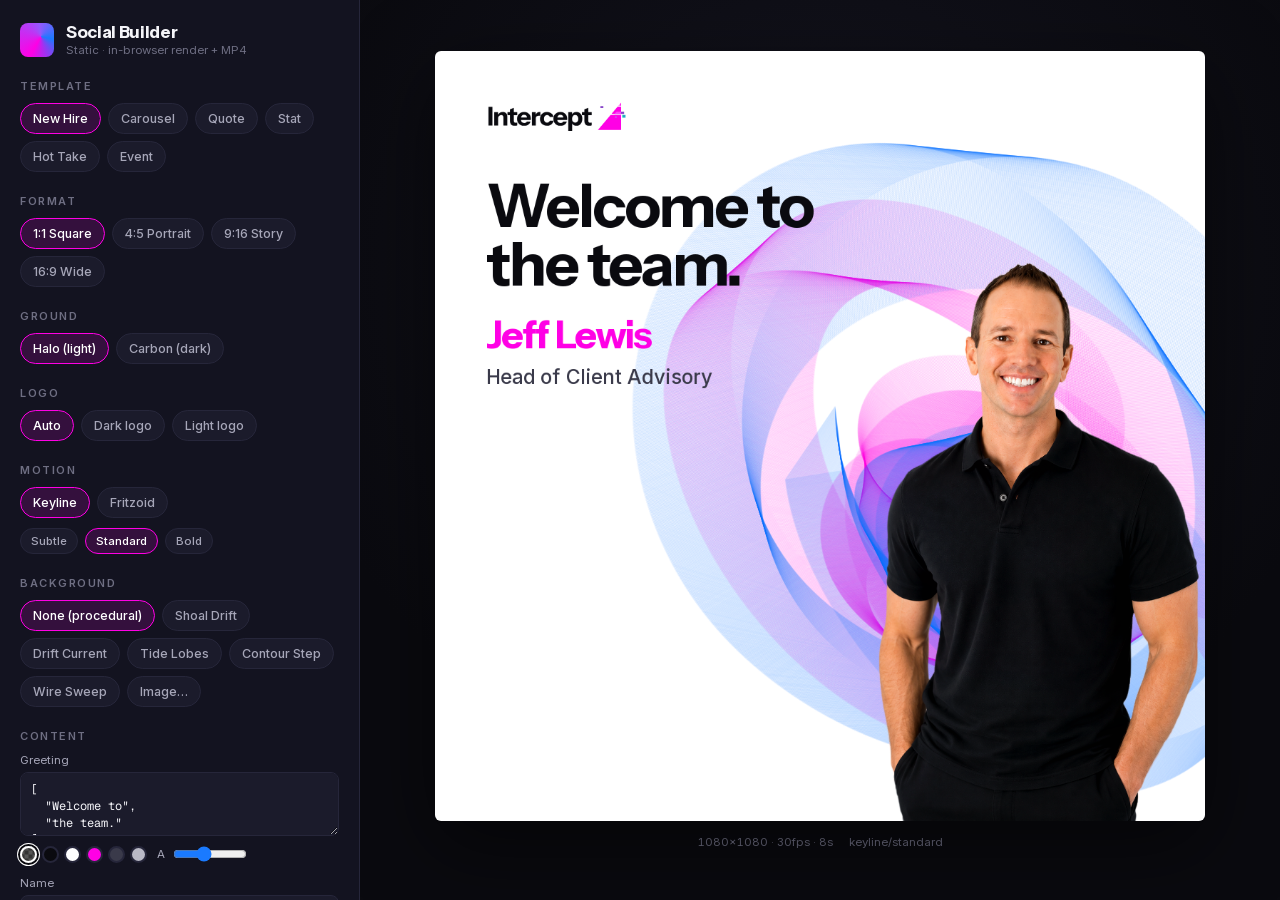
==== index.html @ d17c0add "feat(static): fast odometer roll + every text variable wired into the UI Odometer (synced verbatim f" ====
<!doctype html>
<html lang="en">
<head>
<meta charset="utf-8">
<meta name="viewport" content="width=device-width, initial-scale=1">
<title>Intercept Social Builder — Static</title>
<link rel="stylesheet" href="assets/fonts/fonts.css">
<link rel="stylesheet" href="app.css">
</head>
<body>
<div id="app">
  <aside id="panel">
    <header id="brand">
      <div class="brand-mark" aria-hidden="true"></div>
      <div>
        <div class="brand-title">Social Builder</div>
        <div class="brand-sub">Static · in-browser render + MP4</div>
      </div>
    </header>

    <section class="group">
      <h2>Template</h2>
      <div id="template-picker" class="chips"></div>
    </section>

    <section class="group">
      <h2>Format</h2>
      <div id="ratio-picker" class="chips" role="radiogroup" aria-label="Aspect ratio"></div>
    </section>

    <section class="group" id="ground-group">
      <h2>Ground</h2>
      <div id="ground-picker" class="chips"></div>
    </section>

    <section class="group">
      <h2>Logo</h2>
      <div id="logo-picker" class="chips"></div>
    </section>

    <section class="group">
      <h2>Motion</h2>
      <div id="style-picker" class="chips"></div>
      <div id="preset-picker" class="chips subtle"></div>
    </section>

    <section class="group">
      <h2>Background</h2>
      <div id="bg-picker" class="chips"></div>
      <input type="file" id="bg-image-file" accept="image/*" class="hidden">
      <div id="bg-opacity-wrap" class="slider-row hidden">
        <label for="bg-opacity">Loop opacity</label>
        <input type="range" id="bg-opacity" min="0.1" max="0.7" step="0.02" value="0.32">
        <output id="bg-opacity-val">0.32</output>
      </div>
      <div id="bg-image-controls" class="hidden">
        <div id="bg-image-fit" class="chips subtle"></div>
        <div id="bg-image-ink" class="chips subtle"></div>
      </div>
    </section>

    <section class="group">
      <h2>Content</h2>
      <div id="content-fields"></div>
    </section>

    <section class="group" id="transitions-group">
      <h2>Transitions</h2>
      <div id="transition-controls"></div>
    </section>

    <section class="group export">
      <h2>Export</h2>
      <div class="export-row">
        <button id="export-mp4" class="btn primary">Export MP4</button>
        <button id="export-poster" class="btn">Poster PNG</button>
      </div>
      <div id="export-status" class="status"></div>
      <progress id="export-progress" class="hidden" max="1" value="0"></progress>
    </section>

    <footer id="foot">Self-contained · no server · WebCodecs H.264</footer>
  </aside>

  <main id="stage">
    <div id="stage-inner">
      <div id="preview-wrap">
        <img id="bg-image" class="hidden" alt="">
        <video id="bg-video" muted loop playsinline preload="auto" class="hidden"></video>
        <canvas id="preview-canvas" width="1080" height="1080"></canvas>
      </div>
      <div id="stage-meta"><span id="meta-dims"></span><span id="meta-note"></span></div>
    </div>
    <div id="boot-msg">Loading…</div>
  </main>
</div>

<!-- reusable browser-ready core (verbatim from the server build) -->
<script src="core/ratios.js"></script>
<script src="core/engine.js"></script>
<script src="core/motion-presets.js"></script>
<script src="core/fritzoid.js"></script>
<script src="core/composer.js"></script>
<!-- vendored WebCodecs -> mp4 muxer (global Mp4Muxer) -->
<script src="vendor/mp4-muxer.min.js"></script>
<!-- static-app new modules -->
<script src="core/plate-renderer.js"></script>
<script src="core/export-webcodecs.js"></script>
<script src="core/matting.js"></script>
<script src="core/templates.js"></script>
<script src="app.js"></script>
</body>
</html>
---- assets/fonts/fonts.css ----
/* Local font source (BLDR-03) — the exact Google-served woff2 files, fetched once while online
 * from Google's own css2 endpoint (same source templates/{new-hire,carousel}/plates.html
 * previously loaded via the Google Fonts CDN), then embedded here with zero further network
 * dependency.
 *
 * Discovery worth recording: Google's css2 API serves a DIFFERENT physical woff2 for the same
 * nominal weight depending on how many weights are requested together. Requesting Instrument Sans
 * 500;600;700 in one call (New Hire's original CDN URL) returns ONE shared variable-range file
 * used for all three weights; requesting weight 700 ALONE (Carousel's original CDN URL) returns a
 * different, smaller, single-instance static file. The two are NOT byte-identical. To keep both
 * templates' captures byte-for-byte reproducible, this file declares the shared/combined source
 * (used generally, and by New Hire's inlined @font-face); Carousel's plates.html inlines its own
 * @font-face pointing at instrument-sans-700-solo.woff2 (the exact bytes its original CDN request
 * resolved to) rather than reusing this shared file for that one weight. Both files are checked in
 * side by side here so a single local assets/fonts/ directory remains the complete source of truth
 * for every face in use across the builder (this file) and the plate templates (inlined).
 */

@font-face {
  font-family: 'Instrument Sans';
  font-style: normal;
  font-weight: 500;
  font-display: swap;
  src: url('./instrument-sans-500-600-700.woff2') format('woff2');
}
@font-face {
  font-family: 'Instrument Sans';
  font-style: normal;
  font-weight: 600;
  font-display: swap;
  src: url('./instrument-sans-500-600-700.woff2') format('woff2');
}
@font-face {
  font-family: 'Instrument Sans';
  font-style: normal;
  font-weight: 700;
  font-display: swap;
  src: url('./instrument-sans-500-600-700.woff2') format('woff2');
}

@font-face {
  font-family: 'Inter';
  font-style: normal;
  font-weight: 400;
  font-display: swap;
  src: url('./inter-400-500-600-700.woff2') format('woff2');
}
@font-face {
  font-family: 'Inter';
  font-style: normal;
  font-weight: 500;
  font-display: swap;
  src: url('./inter-400-500-600-700.woff2') format('woff2');
}
@font-face {
  font-family: 'Inter';
  font-style: normal;
  font-weight: 600;
  font-display: swap;
  src: url('./inter-400-500-600-700.woff2') format('woff2');
}
@font-face {
  font-family: 'Inter';
  font-style: normal;
  font-weight: 700;
  font-display: swap;
  src: url('./inter-400-500-600-700.woff2') format('woff2');
}

/* Builder UI chrome (07-03) — Geist Mono, no byte-identity constraint. */
@font-face {
  font-family: 'Geist Mono';
  font-style: normal;
  font-weight: 400;
  font-display: swap;
  src: url('./geist-mono-400.woff2') format('woff2');
}
@font-face {
  font-family: 'Geist Mono';
  font-style: normal;
  font-weight: 500;
  font-display: swap;
  src: url('./geist-mono-500.woff2') format('woff2');
}
---- app.css ----
/* Intercept Social Builder — static app UI. Dark, restrained, brand-adjacent. No decorative rule
   lines (hierarchy via space + weight). Bundled Inter for the UI type. */
@font-face{font-family:'Inter';font-weight:400 700;font-display:swap;src:url('assets/fonts/inter-400-500-600-700.woff2') format('woff2');}
@font-face{font-family:'Instrument Sans';font-weight:500 700;font-display:swap;src:url('assets/fonts/instrument-sans-500-600-700.woff2') format('woff2');}

:root{
  --carbon:#0a0a0f; --panel:#131320; --panel-2:#1b1b2b; --line:#26263a;
  --ink:#f4f4f8; --ink-mute:#a6a6b8; --ink-dim:#6f6f83;
  --flarepop:#ff00e5; --coolsweep:#1a7aff; --wiretree:#00d862;
  --radius:10px;
}
*{box-sizing:border-box;}
html,body{margin:0;height:100%;}
body{
  font-family:'Inter',system-ui,-apple-system,sans-serif;
  background:var(--carbon); color:var(--ink);
  -webkit-font-smoothing:antialiased;
}
#app{display:grid;grid-template-columns:360px 1fr;height:100vh;}

/* ---- panel ---- */
#panel{
  background:var(--panel); border-right:1px solid var(--line);
  overflow-y:auto; padding:22px 20px 40px; display:flex; flex-direction:column; gap:22px;
}
#brand{display:flex;align-items:center;gap:12px;}
.brand-mark{
  width:34px;height:34px;border-radius:8px;flex:0 0 auto;
  background:
    conic-gradient(from 210deg at 62% 40%, var(--flarepop), #9359fe 40%, var(--coolsweep) 70%, var(--flarepop));
}
.brand-title{font-family:'Instrument Sans';font-weight:700;font-size:17px;letter-spacing:-.02em;}
.brand-sub{font-size:11.5px;color:var(--ink-dim);margin-top:1px;}

.group{display:flex;flex-direction:column;gap:10px;}
.group h2{
  margin:0;font-size:11px;font-weight:600;letter-spacing:.14em;text-transform:uppercase;
  color:var(--ink-dim);
}
.chips{display:flex;flex-wrap:wrap;gap:7px;}
.chips.subtle .chip{font-size:11.5px;padding:5px 10px;}
.chip{
  appearance:none;border:1px solid var(--line);background:var(--panel-2);color:var(--ink-mute);
  padding:7px 12px;border-radius:999px;font-size:12.5px;font-weight:500;cursor:pointer;
  font-family:inherit;transition:border-color .12s,color .12s,background .12s;
}
.chip:hover{color:var(--ink);border-color:#38384f;}
.chip[aria-pressed="true"], .chip.active{
  color:#fff;border-color:var(--flarepop);background:rgba(255,0,229,.14);
}
.hidden{display:none !important;}

.slider-row{display:flex;align-items:center;gap:10px;font-size:12px;color:var(--ink-mute);}
.slider-row label{flex:0 0 auto;}
.slider-row input[type=range]{flex:1;accent-color:var(--flarepop);}
.slider-row output{width:34px;text-align:right;color:var(--ink);font-variant-numeric:tabular-nums;}

/* Transitions rows: the label and the readout are long ("0.16s roll · 160ms/value"), so stack the
   label above a full-width track instead of squeezing three columns onto one line. */
#transition-controls{display:flex;flex-direction:column;gap:9px;}
.slider-row.wide{display:grid;grid-template-columns:1fr auto;grid-template-areas:"label out" "track track";
  gap:2px 10px;align-items:center;}
.slider-row.wide label{grid-area:label;}
.slider-row.wide output{grid-area:out;width:auto;font-size:11px;color:var(--ink-dim);}
.slider-row.wide input[type=range]{grid-area:track;width:100%;}

/* ---- content fields ---- */
#content-fields{display:flex;flex-direction:column;gap:12px;}
.field{display:flex;flex-direction:column;gap:5px;}
.field label{font-size:11.5px;color:var(--ink-mute);text-transform:capitalize;}
.field input[type=text], .field textarea{
  width:100%;background:var(--panel-2);border:1px solid var(--line);border-radius:8px;
  color:var(--ink);font-family:inherit;font-size:13px;padding:8px 10px;resize:vertical;
}
.field textarea{min-height:64px;line-height:1.4;}
.field input:focus, .field textarea:focus{outline:none;border-color:var(--coolsweep);}
.field.mono textarea{font-family:ui-monospace,'Geist Mono',monospace;font-size:12px;}
.field .hint{margin:0;font-size:10px;color:var(--ink-dim);letter-spacing:.01em;}
.field .file-btn{font-size:11.5px;color:var(--ink-mute);}
.field input[type=file]{font-size:11.5px;color:var(--ink-mute);}
.matte-toggle{display:flex;align-items:center;gap:7px;font-size:12px;color:var(--ink-mute);cursor:pointer;}
.matte-toggle input{accent-color:var(--flarepop);}

/* ---- export ---- */
.export .export-row{display:flex;gap:8px;}
.btn{
  appearance:none;font-family:inherit;font-weight:600;font-size:13px;cursor:pointer;
  padding:10px 14px;border-radius:9px;border:1px solid var(--line);background:var(--panel-2);color:var(--ink);
  transition:filter .12s,border-color .12s;
}
.btn:hover{filter:brightness(1.12);}
.btn.primary{background:var(--flarepop);border-color:var(--flarepop);color:#fff;flex:1;}
.btn:disabled{opacity:.5;cursor:default;filter:none;}
.status{font-size:12px;color:var(--ink-mute);min-height:16px;}
.status.err{color:#ff6a8f;}
.status.ok{color:var(--wiretree);}
progress{width:100%;height:6px;border:none;border-radius:6px;overflow:hidden;background:var(--panel-2);}
progress::-webkit-progress-bar{background:var(--panel-2);}
progress::-webkit-progress-value{background:var(--flarepop);}

#foot{margin-top:auto;font-size:10.5px;color:var(--ink-dim);}

/* ---- stage ---- */
#stage{position:relative;display:flex;align-items:center;justify-content:center;padding:32px;overflow:hidden;
  background:radial-gradient(circle at 50% 30%, #14141f, var(--carbon) 70%);}
#stage-inner{display:flex;flex-direction:column;align-items:center;gap:14px;max-height:100%;}
#preview-wrap{position:relative;line-height:0;border-radius:6px;overflow:hidden;
  box-shadow:0 24px 80px rgba(0,0,0,.55);background:var(--carbon);}
#preview-wrap video, #preview-wrap canvas{
  display:block;max-height:calc(100vh - 130px);max-width:calc(100vw - 460px);
  width:auto;height:auto;
}
#preview-wrap video, #preview-wrap #bg-image{position:absolute;inset:0;width:100%;height:100%;object-fit:cover;}
#preview-wrap #bg-image.fit-contain{object-fit:contain;}
#preview-wrap canvas{position:relative;z-index:1;}

/* per-slot color + size controls under each content field */
.slot-controls{display:flex;align-items:center;gap:10px;flex-wrap:wrap;margin-top:3px;}
.line-label{font-size:9.5px;font-weight:600;letter-spacing:.08em;text-transform:uppercase;color:var(--ink-dim);min-width:20px;}
.swatches{display:flex;gap:5px;align-items:center;}
.swatch{width:17px;height:17px;border-radius:50%;border:2px solid var(--line);cursor:pointer;padding:0;
  background-clip:padding-box;transition:transform .1s,border-color .1s;}
.swatch:hover{transform:scale(1.12);}
.swatch.active{border-color:#fff;box-shadow:0 0 0 2px var(--carbon),0 0 0 3px #fff;}
.swatch.default{background:repeating-conic-gradient(#555 0% 25%,#333 0% 50%) 50%/8px 8px;}
.size-mini{display:flex;align-items:center;gap:6px;font-size:10.5px;color:var(--ink-dim);}
.size-mini input[type=range]{width:74px;accent-color:var(--coolsweep);}
#bg-image-controls{display:flex;flex-direction:column;gap:8px;}
#stage-meta{display:flex;gap:16px;font-size:11.5px;color:var(--ink-dim);font-variant-numeric:tabular-nums;}
#boot-msg{position:absolute;inset:0;display:flex;align-items:center;justify-content:center;
  color:var(--ink-mute);font-size:14px;background:var(--carbon);z-index:5;}
#boot-msg.hidden{display:none;}

@media (max-width:900px){
  #app{grid-template-columns:1fr;grid-template-rows:auto 1fr;}
  #panel{max-height:46vh;}
  #preview-wrap canvas, #preview-wrap video{max-width:calc(100vw - 40px);max-height:44vh;}
}
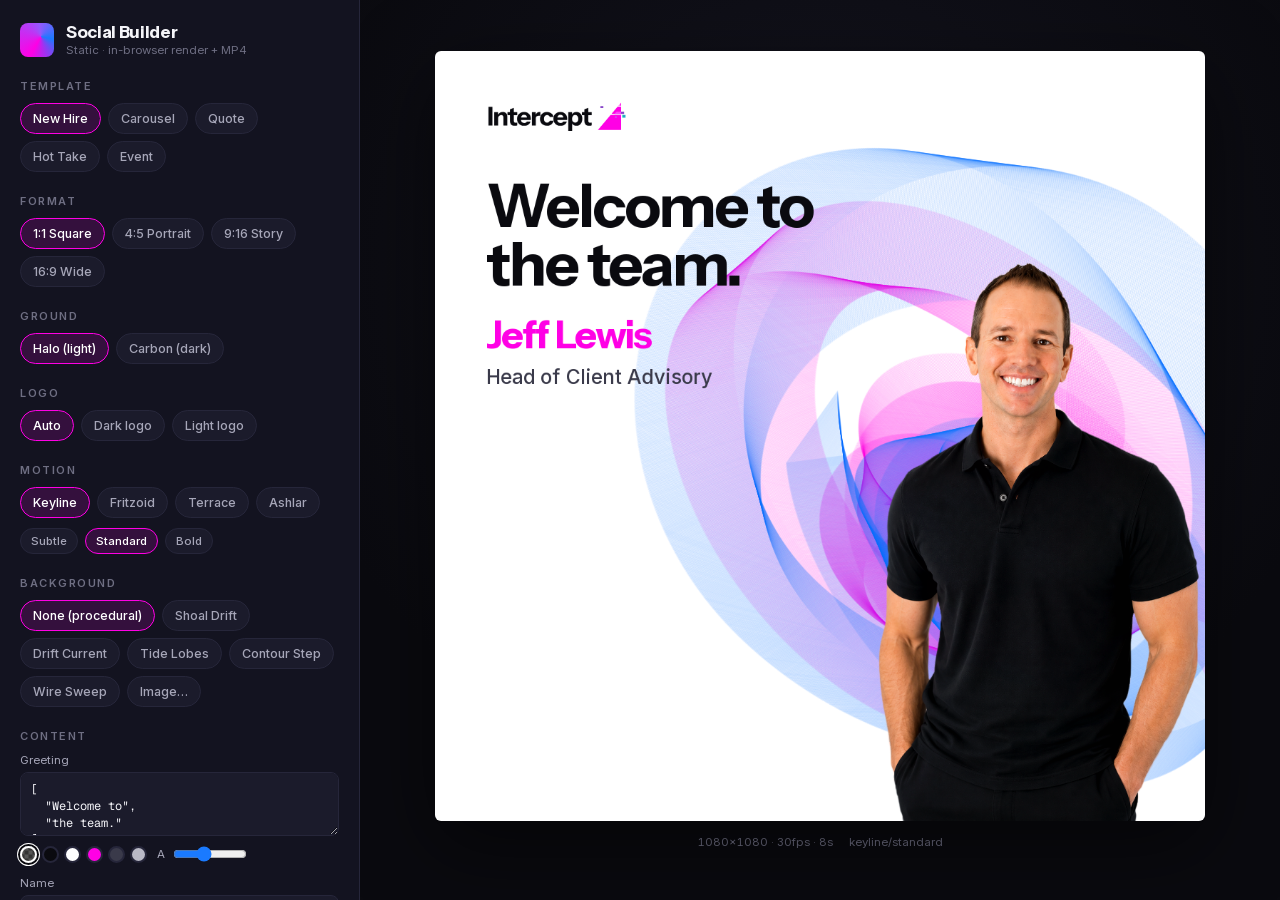
==== commit 65a5dab7: "feat: drop the Stat template; add Terrace + Ashlar procedural backgrounds Stat is gone — template mo" ====
--- a/index.html
+++ b/index.html
@@ -99,7 +99,10 @@
 <script src="core/ratios.js"></script>
 <script src="core/engine.js"></script>
 <script src="core/motion-presets.js"></script>
+<!-- procedural background styles — each must load BEFORE composer.js (it looks them up by global) -->
 <script src="core/fritzoid.js"></script>
+<script src="core/terrace.js"></script>
+<script src="core/ashlar.js"></script>
 <script src="core/composer.js"></script>
 <!-- vendored WebCodecs -> mp4 muxer (global Mp4Muxer) -->
 <script src="vendor/mp4-muxer.min.js"></script>
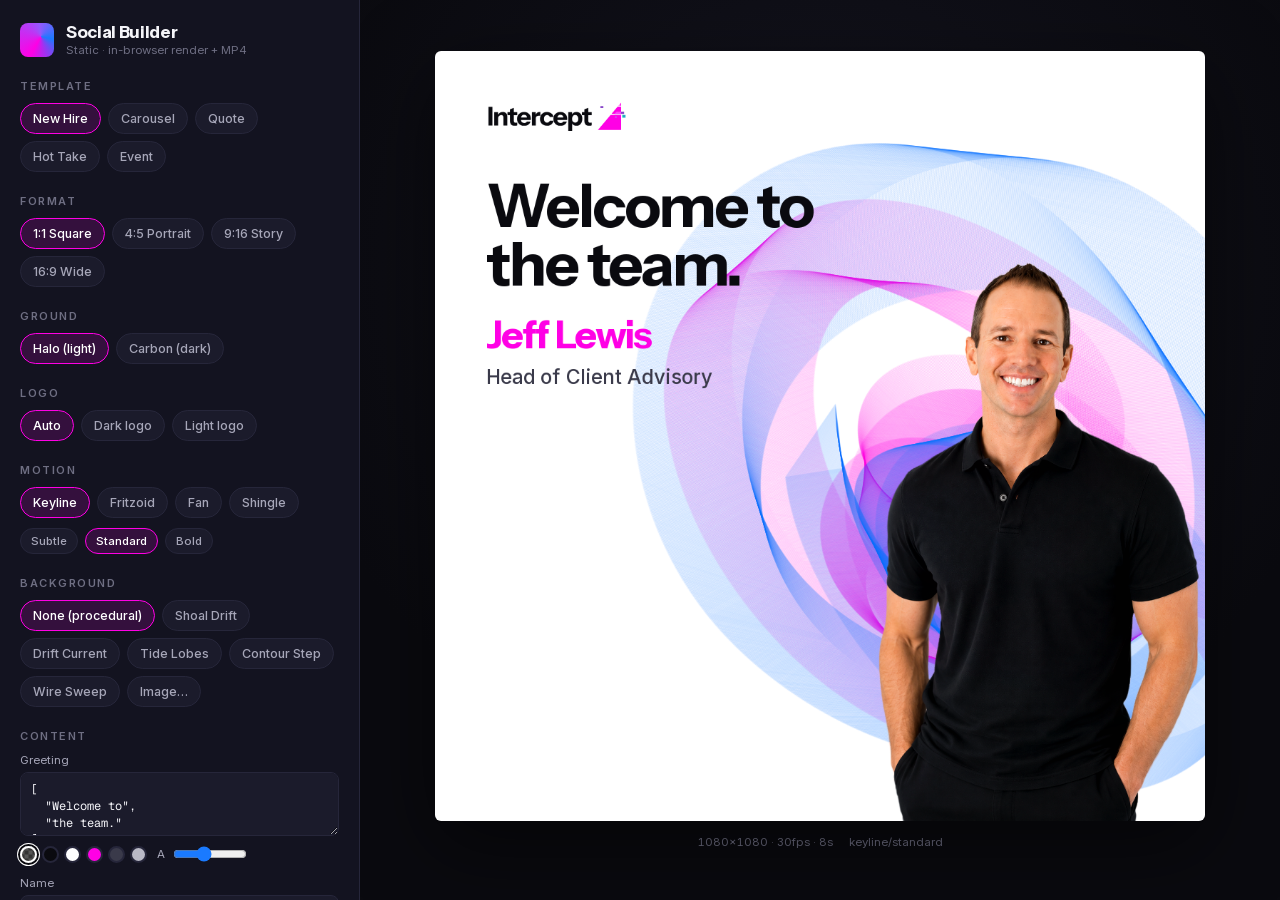
==== commit 16e02fd3: "feat: replace Terrace + Ashlar with Fan + Shingle, from the Fritz pattern generator Terrace and Ashl" ====
--- a/index.html
+++ b/index.html
@@ -101,8 +101,8 @@
 <script src="core/motion-presets.js"></script>
 <!-- procedural background styles — each must load BEFORE composer.js (it looks them up by global) -->
 <script src="core/fritzoid.js"></script>
-<script src="core/terrace.js"></script>
-<script src="core/ashlar.js"></script>
+<script src="core/fan.js"></script>
+<script src="core/shingle.js"></script>
 <script src="core/composer.js"></script>
 <!-- vendored WebCodecs -> mp4 muxer (global Mp4Muxer) -->
 <script src="vendor/mp4-muxer.min.js"></script>
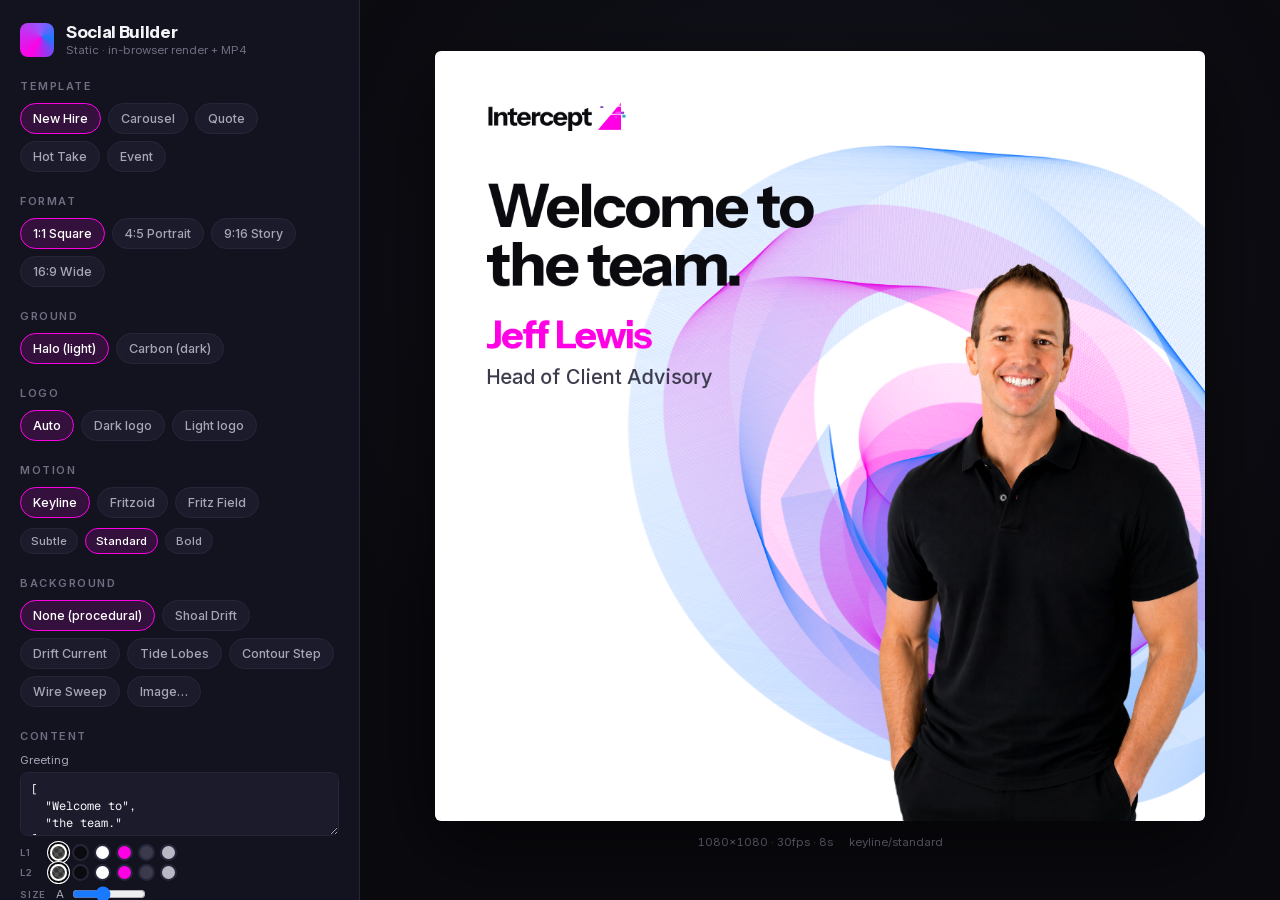
==== commit ff46ad70: "feat: Fritz Field — the Weekly Pulse deck's dense Fritzoid pattern library, animated Motion is now K" ====
--- a/index.html
+++ b/index.html
@@ -42,6 +42,14 @@
       <h2>Motion</h2>
       <div id="style-picker" class="chips"></div>
       <div id="preset-picker" class="chips subtle"></div>
+      <div id="field-controls" class="hidden">
+        <span class="field-label">Pattern</span>
+        <div id="pattern-picker" class="chips subtle"></div>
+        <span class="field-label">Palette</span>
+        <div id="palette-picker" class="chips subtle"></div>
+        <span class="field-label">Animation</span>
+        <div id="animate-picker" class="chips subtle"></div>
+      </div>
     </section>
 
     <section class="group">
@@ -101,8 +109,7 @@
 <script src="core/motion-presets.js"></script>
 <!-- procedural background styles — each must load BEFORE composer.js (it looks them up by global) -->
 <script src="core/fritzoid.js"></script>
-<script src="core/fan.js"></script>
-<script src="core/shingle.js"></script>
+<script src="core/fritzfield.js"></script>
 <script src="core/composer.js"></script>
 <!-- vendored WebCodecs -> mp4 muxer (global Mp4Muxer) -->
 <script src="vendor/mp4-muxer.min.js"></script>
--- a/app.css
+++ b/app.css
@@ -136,3 +136,10 @@
   #panel{max-height:46vh;}
   #preview-wrap canvas, #preview-wrap video{max-width:calc(100vw - 40px);max-height:44vh;}
 }
+
+/* Fritz Field pattern/palette/animation pickers — a dense stack of small chips under Motion. */
+#field-controls{display:flex;flex-direction:column;gap:4px;margin-top:8px;}
+#field-controls .field-label{font-size:9.5px;font-weight:600;letter-spacing:.08em;text-transform:uppercase;
+  color:var(--ink-dim);margin-top:4px;}
+#field-controls .chips{gap:4px;}
+#field-controls .chip{padding:3px 8px;font-size:10.5px;}
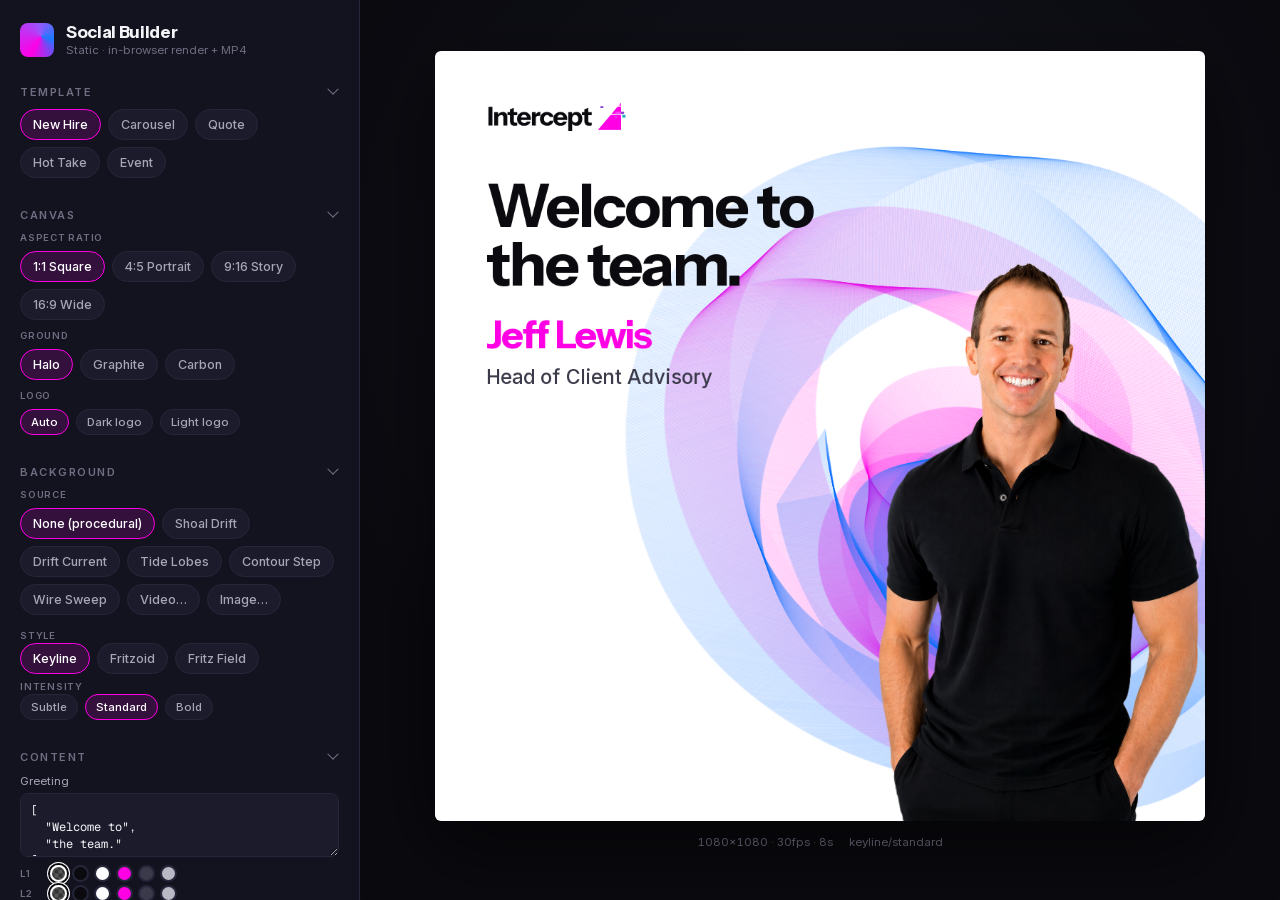
==== commit f84b5051: "feat: Fritzoid size control, video upload, Graphite ground, reorganised panel - Fritz Field gains a " ====
--- a/index.html
+++ b/index.html
@@ -18,73 +18,96 @@
       </div>
     </header>
 
-    <section class="group">
-      <h2>Template</h2>
-      <div id="template-picker" class="chips"></div>
-    </section>
+    <!-- Panel structure: five disclosure sections instead of nine flat ones. Grouped by the DECISION
+         being made rather than by which code owns the control — Canvas (shape of the frame), Background
+         (everything behind the copy: procedural style AND uploaded media, which were previously two
+         unrelated sections), Content, Timing, Export. Each remembers its open state. -->
 
-    <section class="group">
-      <h2>Format</h2>
-      <div id="ratio-picker" class="chips" role="radiogroup" aria-label="Aspect ratio"></div>
-    </section>
-
-    <section class="group" id="ground-group">
-      <h2>Ground</h2>
-      <div id="ground-picker" class="chips"></div>
-    </section>
-
-    <section class="group">
-      <h2>Logo</h2>
-      <div id="logo-picker" class="chips"></div>
-    </section>
-
-    <section class="group">
-      <h2>Motion</h2>
-      <div id="style-picker" class="chips"></div>
-      <div id="preset-picker" class="chips subtle"></div>
-      <div id="field-controls" class="hidden">
-        <span class="field-label">Pattern</span>
-        <div id="pattern-picker" class="chips subtle"></div>
-        <span class="field-label">Palette</span>
-        <div id="palette-picker" class="chips subtle"></div>
-        <span class="field-label">Animation</span>
-        <div id="animate-picker" class="chips subtle"></div>
+    <section class="group" data-sec="template">
+      <button type="button" class="sec-head" aria-expanded="true"><span>Template</span></button>
+      <div class="sec-body">
+        <div id="template-picker" class="chips"></div>
       </div>
     </section>
 
-    <section class="group">
-      <h2>Background</h2>
-      <div id="bg-picker" class="chips"></div>
-      <input type="file" id="bg-image-file" accept="image/*" class="hidden">
-      <div id="bg-opacity-wrap" class="slider-row hidden">
-        <label for="bg-opacity">Loop opacity</label>
-        <input type="range" id="bg-opacity" min="0.1" max="0.7" step="0.02" value="0.32">
-        <output id="bg-opacity-val">0.32</output>
-      </div>
-      <div id="bg-image-controls" class="hidden">
-        <div id="bg-image-fit" class="chips subtle"></div>
-        <div id="bg-image-ink" class="chips subtle"></div>
+    <section class="group" data-sec="canvas">
+      <button type="button" class="sec-head" aria-expanded="true"><span>Canvas</span></button>
+      <div class="sec-body">
+        <span class="field-label">Aspect ratio</span>
+        <div id="ratio-picker" class="chips" role="radiogroup" aria-label="Aspect ratio"></div>
+        <span class="field-label">Ground</span>
+        <div id="ground-picker" class="chips"></div>
+        <span class="field-label">Logo</span>
+        <div id="logo-picker" class="chips subtle"></div>
       </div>
     </section>
 
-    <section class="group">
-      <h2>Content</h2>
-      <div id="content-fields"></div>
+    <section class="group" data-sec="background">
+      <button type="button" class="sec-head" aria-expanded="true"><span>Background</span></button>
+      <div class="sec-body">
+        <span class="field-label">Source</span>
+        <div id="bg-picker" class="chips"></div>
+        <input type="file" id="bg-image-file" accept="image/*" class="hidden">
+        <input type="file" id="bg-video-file" accept="video/*" class="hidden">
+        <div id="bg-opacity-wrap" class="slider-row hidden">
+          <label for="bg-opacity">Loop opacity</label>
+          <input type="range" id="bg-opacity" min="0.1" max="0.7" step="0.02" value="0.32">
+          <output id="bg-opacity-val">0.32</output>
+        </div>
+        <div id="bg-media-status" class="hint"></div>
+        <div id="bg-image-controls" class="hidden">
+          <span class="field-label">Fit</span>
+          <div id="bg-image-fit" class="chips subtle"></div>
+          <span class="field-label">Text tone</span>
+          <div id="bg-image-ink" class="chips subtle"></div>
+        </div>
+
+        <div id="procedural-controls">
+          <span class="field-label">Style</span>
+          <div id="style-picker" class="chips"></div>
+          <span class="field-label">Intensity</span>
+          <div id="preset-picker" class="chips subtle"></div>
+          <div id="field-controls" class="hidden">
+            <span class="field-label">Pattern</span>
+            <div id="pattern-picker" class="chips subtle"></div>
+            <span class="field-label">Palette</span>
+            <div id="palette-picker" class="chips subtle"></div>
+            <div class="slider-row wide">
+              <label for="field-cell">Fritzoid size</label>
+              <input type="range" id="field-cell" min="10" max="15" step="1" value="10">
+              <output id="field-cell-val" class="mono">10px</output>
+            </div>
+            <span class="field-label">Animation</span>
+            <div id="animate-picker" class="chips subtle"></div>
+          </div>
+        </div>
+      </div>
     </section>
 
-    <section class="group" id="transitions-group">
-      <h2>Transitions</h2>
-      <div id="transition-controls"></div>
+    <section class="group" data-sec="content">
+      <button type="button" class="sec-head" aria-expanded="true"><span>Content</span></button>
+      <div class="sec-body">
+        <div id="content-fields"></div>
+      </div>
     </section>
 
-    <section class="group export">
-      <h2>Export</h2>
-      <div class="export-row">
-        <button id="export-mp4" class="btn primary">Export MP4</button>
-        <button id="export-poster" class="btn">Poster PNG</button>
+    <section class="group" data-sec="timing">
+      <button type="button" class="sec-head" aria-expanded="false"><span>Timing</span></button>
+      <div class="sec-body">
+        <div id="transition-controls"></div>
       </div>
-      <div id="export-status" class="status"></div>
-      <progress id="export-progress" class="hidden" max="1" value="0"></progress>
+    </section>
+
+    <section class="group export" data-sec="export">
+      <button type="button" class="sec-head" aria-expanded="true"><span>Export</span></button>
+      <div class="sec-body">
+        <div class="export-row">
+          <button id="export-mp4" class="btn primary">Export MP4</button>
+          <button id="export-poster" class="btn">Poster PNG</button>
+        </div>
+        <div id="export-status" class="status"></div>
+        <progress id="export-progress" class="hidden" max="1" value="0"></progress>
+      </div>
     </section>
 
     <footer id="foot">Self-contained · no server · WebCodecs H.264</footer>
--- a/app.css
+++ b/app.css
@@ -137,7 +137,31 @@
   #preview-wrap canvas, #preview-wrap video{max-width:calc(100vw - 40px);max-height:44vh;}
 }
 
-/* Fritz Field pattern/palette/animation pickers — a dense stack of small chips under Motion. */
+/* ---- disclosure sections ----
+   The panel was nine flat groups with every control at the same visual weight, so nothing read as
+   primary and it scrolled forever. Now: a clickable head per section, body collapses, open state
+   persists. Heads are the only place a divider-ish line is allowed and even there it is a background
+   change on hover rather than a rule. */
+.group{gap:0;}
+.sec-head{
+  appearance:none;width:100%;display:flex;align-items:center;justify-content:space-between;gap:8px;
+  background:none;border:0;padding:6px 0;cursor:pointer;font-family:inherit;
+  font-size:11px;font-weight:600;letter-spacing:.14em;text-transform:uppercase;color:var(--ink-dim);
+  transition:color .12s;
+}
+.sec-head:hover{color:var(--ink-mute);}
+.sec-head::after{content:'';width:7px;height:7px;flex:0 0 auto;margin-right:2px;
+  border-right:1.5px solid currentColor;border-bottom:1.5px solid currentColor;
+  transform:rotate(45deg) translate(-2px,-2px);transition:transform .15s;}
+.group.collapsed .sec-head::after{transform:rotate(-45deg) translate(-1px,-1px);}
+.sec-body{display:flex;flex-direction:column;gap:8px;padding:4px 0 2px;}
+.group.collapsed .sec-body{display:none;}
+.sec-body .field-label{font-size:9.5px;font-weight:600;letter-spacing:.08em;text-transform:uppercase;
+  color:var(--ink-dim);margin-top:2px;}
+.sec-body .field-label:first-child{margin-top:0;}
+#bg-media-status:empty{display:none;}
+
+/* Fritz Field pattern/palette/animation pickers — a dense stack of small chips. */
 #field-controls{display:flex;flex-direction:column;gap:4px;margin-top:8px;}
 #field-controls .field-label{font-size:9.5px;font-weight:600;letter-spacing:.08em;text-transform:uppercase;
   color:var(--ink-dim);margin-top:4px;}
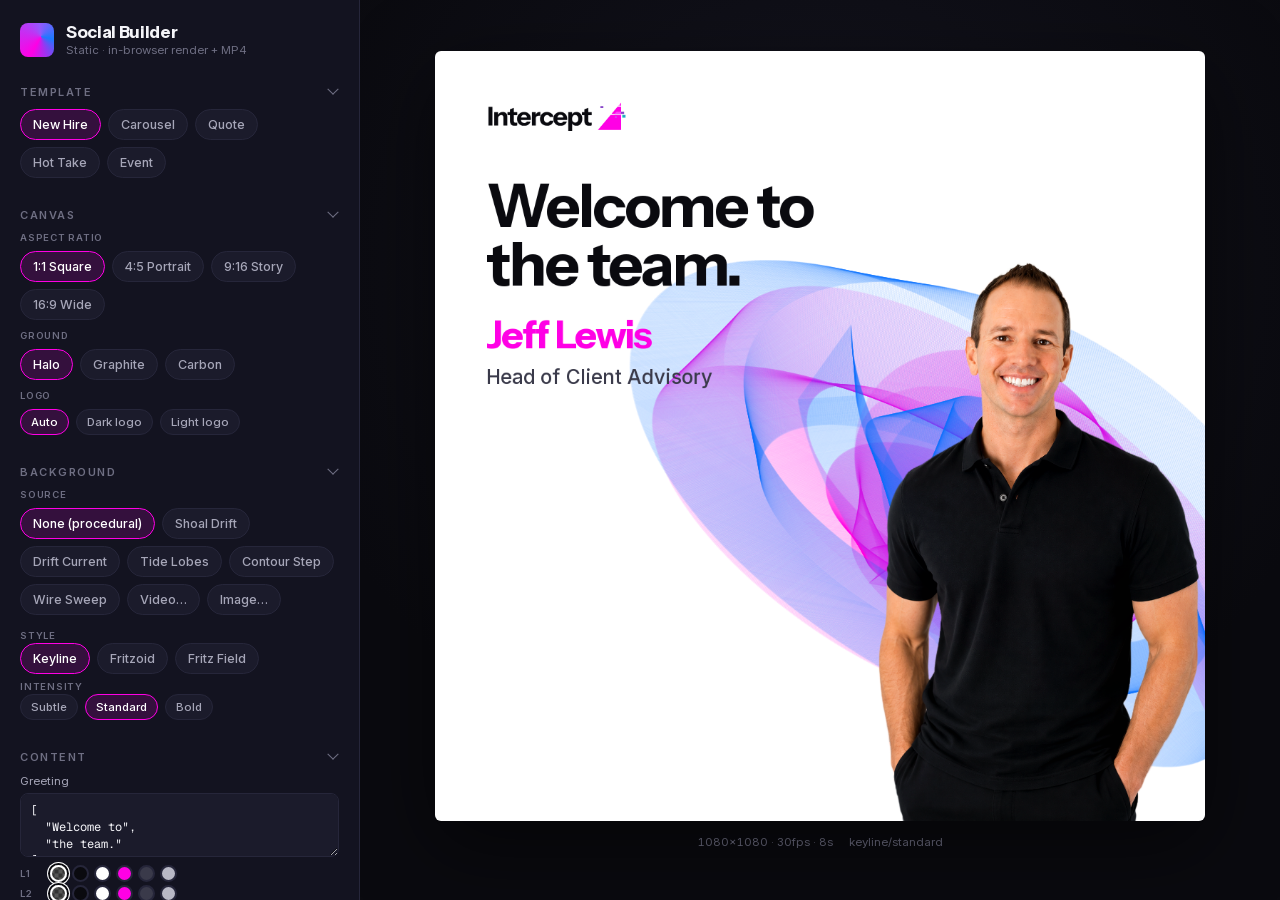
==== commit 51c8c858: "feat: geometric animation for Fritz Field, and real controls for Fritzoid Fritz Field's lattice was " ====
--- a/index.html
+++ b/index.html
@@ -67,6 +67,23 @@
           <div id="style-picker" class="chips"></div>
           <span class="field-label">Intensity</span>
           <div id="preset-picker" class="chips subtle"></div>
+          <div id="fritzoid-controls" class="hidden">
+            <div class="slider-row wide">
+              <label for="fz-tile">Tile size</label>
+              <input type="range" id="fz-tile" min="40" max="160" step="4" value="84">
+              <output id="fz-tile-val" class="mono">84px</output>
+            </div>
+            <div class="slider-row wide">
+              <label for="fz-waves">Flip waves / loop</label>
+              <input type="range" id="fz-waves" min="1" max="5" step="1" value="2">
+              <output id="fz-waves-val" class="mono">2</output>
+            </div>
+            <div class="slider-row wide">
+              <label for="fz-ink">Ink weight</label>
+              <input type="range" id="fz-ink" min="0.02" max="0.22" step="0.01" value="0.10">
+              <output id="fz-ink-val" class="mono">0.10</output>
+            </div>
+          </div>
           <div id="field-controls" class="hidden">
             <span class="field-label">Pattern</span>
             <div id="pattern-picker" class="chips subtle"></div>
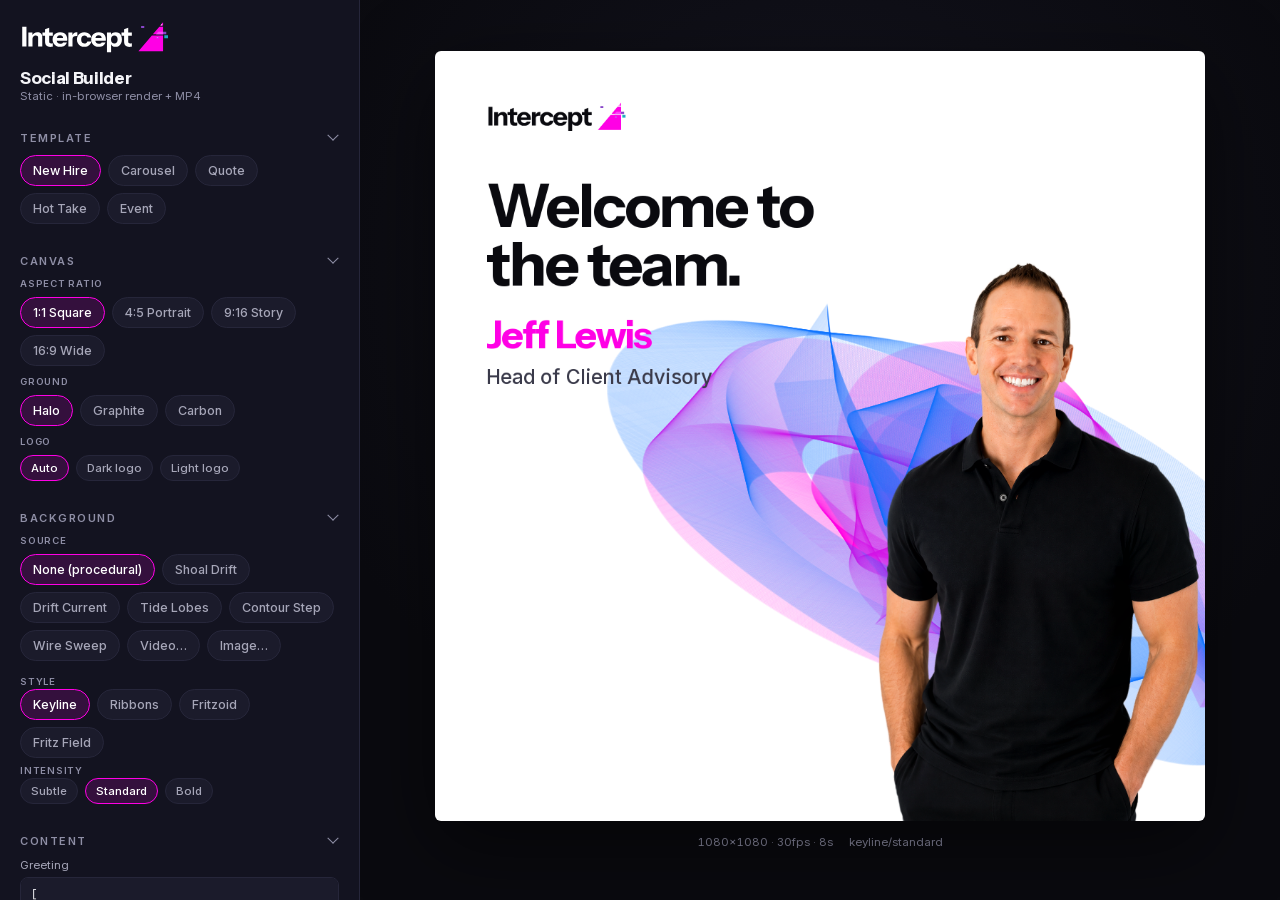
==== commit 343ab7f8: "feat: ribbon background style, rebuilt fritzoid, lossless PDF + Carousel PDF export Sync from the de" ====
--- a/index.html
+++ b/index.html
@@ -8,10 +8,32 @@
 <link rel="stylesheet" href="app.css">
 </head>
 <body>
+<!-- Canonical Intercept lockup (CENTRED) — inlined verbatim from
+     intercept-brand-kit/.fritz/assets/logo/intercept-lockup-centered.svg. Inline <symbol> + <use>
+     is required: an <img src="....svg"> breaks under Chrome's file:// policy. Paths are copied
+     byte-for-byte and the viewBox is untouched, so the wordmark geometry cannot be warped — it is
+     only ever uniformly scaled. 9 paths = the 8-path canon mark + the wordmark; the deprecated
+     12-path mark must never appear here. Wordmark is #FFFFFF: this is the Halo-on-Carbon variant,
+     which is the correct one for this dark panel. -->
+<svg width="0" height="0" aria-hidden="true" focusable="false" style="position:absolute">
+  <symbol id="intercept-lockup-centered" viewBox="0 0 324.005 76.2147">
+    <path d="M297.818 26.7875l4.836-5.6776h17.566v5.6776h-22.402z" fill="#8846C9" transform="translate(0,0.22)"/>
+    <path d="M272.002 8.52534h-6.859v4.31886h6.859v-4.31886z" fill="#8846C9" transform="translate(0,0.22)"/>
+    <path d="M324.005 29.0518h-8.104v6.2437h8.104v-6.2437z" fill="#1DABC1" transform="translate(0,0.22)"/>
+    <path d="M313.195 29.2138v34.6445h-53.918l29.447-34.6445h24.471z m0-2.4268h-22.408l14.339-16.87008h8.069v16.87008z m0-19.29684h-6.006l6.006-7.06542v7.06542z" fill="#FF00E5" transform="translate(0,0.22)"/>
+    <path d="M303.01 32.5619h-3.947v2.8307h3.947v-2.8307z" fill="#5154C4" transform="translate(0,0.22)"/>
+    <path d="M313.2 26.7875h-15.382l4.836-5.6776h10.546v5.6776z" fill="#FF44F9" transform="translate(0,0.22)"/>
+    <path d="M307.183 7.49016l3.979-4.67468v4.67468h-3.979z" fill="#FFA9F8" transform="translate(0,0.22)"/>
+    <path d="M299.063 32.5619h3.947v2.8307h-3.947v-2.8307z" fill="#FF52F9" transform="translate(0,0.22)"/>
+    <path d="M4.85695 54.8039v-43.5892h9.26825v43.5892h-9.26825z m13.47545 0v-30.8757h8.847v7.2649h0.1806v23.6108h-9.0276z m21.3652 0v-19.1308c0-1.6952-0.4413-2.9665-1.324-3.8141-0.8426-0.8475-2.0864-1.2713-3.7314-1.2713-1.4043 0-2.6681 0.3229-3.7916 0.9686-1.0833 0.6458-1.9459 1.5337-2.5879 2.6638-0.6018 1.1301-0.9027 2.462-0.9027 3.9957l-0.7824-7.4465c1.0031-2.2602 2.4675-4.0562 4.3934-5.3881 1.966-1.3723 4.3733-2.0584 7.222-2.0584 3.4104 0 6.0184 0.9687 7.8239 2.906 1.8055 1.8969 2.7083 4.4598 2.7083 7.6886v20.8865h-9.0276z m26.761 0.6659c-3.932 0-6.8609-0.9484-8.7868-2.8454-1.8857-1.9373-2.8286-4.8634-2.8286-8.7783v-26.8195l9.0275-3.3903v30.5125c0 1.3722 0.3812 2.4014 1.1435 3.0875 0.7624 0.6861 1.946 1.0292 3.5509 1.0292 0.6018 0 1.1635-0.0605 1.6851-0.1816 0.5216-0.1211 1.0432-0.2624 1.5648-0.4238v6.9016c-0.5216 0.2825-1.2639 0.5045-2.2268 0.666-0.9228 0.1614-1.966 0.2421-3.1296 0.2421z m-17.3328-24.64v-6.9016h22.6892v6.9016h-22.6892z m39.0784 24.5795c-3.4104 0-6.3795-0.6659-8.9072-1.9978-2.5277-1.3723-4.4937-3.2692-5.898-5.6909-1.3641-2.4216-2.0462-5.2064-2.0462-8.3545 0-3.1885 0.6821-5.9734 2.0462-8.3546 1.4043-2.4217 3.3503-4.2984 5.8378-5.6303 2.4876-1.3723 5.3764-2.0584 8.6665-2.0584 3.1697 0 5.918 0.6458 8.2451 1.9373 2.3271 1.2915 4.1326 3.0876 5.4166 5.3881 1.284 2.3006 1.926 5.0047 1.926 8.1124 0 0.6458-0.02 1.2512-0.06 1.8163-0.04 0.5246-0.101 1.0291-0.181 1.5135h-26.6011v-5.9935h19.319l-1.5648 1.0897c0-2.5023-0.6018-4.3387-1.8055-5.5092-1.1636-1.2108-2.7684-1.8162-4.8147-1.8162-2.3672 0-4.2128 0.8072-5.5369 2.4216-1.2839 1.6144-1.9259 4.036-1.9259 7.2649 0 3.1481 0.642 5.489 1.9259 7.0227 1.3241 1.5337 3.2901 2.3005 5.898 2.3005 1.4444 0 2.6882-0.2421 3.7314-0.7265 1.0432-0.4843 1.8256-1.2713 2.3472-2.361h8.4854c-1.003 2.9866-2.7279 5.3477-5.1753 7.0832-2.4074 1.6951-5.5169 2.5427-9.3285 2.5427z m17.7068-0.6054v-30.8757h8.847v7.2649h0.181v23.6108h-9.028z m9.028-16.1038l-0.783-7.3254c0.723-2.6234 1.906-4.6213 3.551-5.9935 1.645-1.3723 3.692-2.0584 6.139-2.0584 0.762 0 1.324 0.0807 1.685 0.2422v8.4756c-0.2-0.0807-0.481-0.121-0.842-0.121-0.361-0.0404-0.803-0.0606-1.324-0.0606-2.889 0-5.016 0.5247-6.38 1.5741-1.364 1.009-2.046 2.7647-2.046 5.267z m25.977 16.7092c-3.21 0-6.039-0.6861-8.486-2.0584-2.448-1.3722-4.374-3.2692-5.778-5.6908-1.364-2.4216-2.046-5.1863-2.046-8.294 0-3.1078 0.682-5.8725 2.046-8.2941 1.404-2.4216 3.33-4.3186 5.778-5.6908 2.447-1.3723 5.276-2.0584 8.486-2.0584 2.688 0 5.095 0.5045 7.222 1.5135 2.166 0.9687 3.932 2.3207 5.296 4.0562 1.404 1.7355 2.307 3.7737 2.708 6.1146h-8.727c-0.441-1.4933-1.243-2.6234-2.407-3.3902-1.123-0.7669-2.447-1.1503-3.972-1.1503-1.444 0-2.708 0.3632-3.792 1.0897-1.043 0.7265-1.845 1.7557-2.407 3.0876-0.562 1.3319-0.842 2.9059-0.842 4.7222 0 1.8162 0.28 3.3902 0.842 4.7221 0.562 1.3319 1.364 2.3611 2.407 3.0876 1.084 0.7265 2.348 1.0897 3.792 1.0897 1.525 0 2.849-0.3834 3.972-1.1503 1.164-0.7668 1.966-1.8969 2.407-3.3902h8.727c-0.401 2.3409-1.304 4.3791-2.708 6.1146-1.364 1.7355-3.13 3.1077-5.296 4.1167-2.127 0.9687-4.534 1.453-7.222 1.453z m31.752 0c-3.41 0-6.379-0.6659-8.907-1.9978-2.528-1.3723-4.494-3.2692-5.898-5.6909-1.364-2.4216-2.046-5.2064-2.046-8.3545 0-3.1885 0.682-5.9734 2.046-8.3546 1.404-2.4217 3.35-4.2984 5.838-5.6303 2.487-1.3723 5.376-2.0584 8.666-2.0584 3.17 0 5.918 0.6458 8.245 1.9373 2.327 1.2915 4.133 3.0876 5.417 5.3881 1.284 2.3006 1.926 5.0047 1.926 8.1124 0 0.6458-0.02 1.2512-0.06 1.8163-0.041 0.5246-0.101 1.0291-0.181 1.5135h-26.601v-5.9935h19.319l-1.565 1.0897c0-2.5023-0.602-4.3387-1.805-5.5092-1.164-1.2108-2.769-1.8162-4.815-1.8162-2.367 0-4.213 0.8072-5.537 2.4216-1.284 1.6144-1.926 4.036-1.926 7.2649 0 3.1481 0.642 5.489 1.926 7.0227 1.324 1.5337 3.29 2.3005 5.898 2.3005 1.444 0 2.688-0.2421 3.731-0.7265 1.044-0.4843 1.826-1.2713 2.348-2.361h8.485c-1.003 2.9866-2.728 5.3477-5.175 7.0832-2.408 1.6951-5.517 2.5427-9.329 2.5427z m36.424 0c-2.929 0-5.276-0.6861-7.041-2.0584-1.765-1.3722-2.809-3.249-3.13-5.6303l0.482-0.0605v19.5546h-9.028v-43.2865h8.847v6.8411l-0.541-0.1211c0.441-2.2602 1.645-4.036 3.611-5.3276 1.966-1.3318 4.393-1.9978 7.282-1.9978 2.768 0 5.156 0.666 7.162 1.9978 2.046 1.2916 3.611 3.128 4.694 5.5092 1.123 2.3813 1.685 5.1863 1.685 8.4152 0 3.2692-0.582 6.1146-1.745 8.5362-1.164 2.4216-2.789 4.2984-4.875 5.6303-2.086 1.3319-4.554 1.9978-7.403 1.9978z m-2.527-7.2649c2.126 0 3.851-0.7668 5.175-2.3005 1.324-1.5337 1.987-3.7132 1.987-6.5384 0-2.8252-0.683-4.9845-2.047-6.4778-1.324-1.4934-3.069-2.24-5.236-2.24-2.086 0-3.811 0.7668-5.175 2.3005-1.325 1.4933-1.987 3.6526-1.987 6.4779 0 2.8252 0.662 5.0046 1.987 6.5383 1.364 1.4934 3.129 2.24 5.296 2.24z m32.936 7.3254c-3.932 0-6.861-0.9484-8.787-2.8454-1.886-1.9373-2.829-4.8634-2.829-8.7783v-26.8195l9.028-3.3903v30.5125c0 1.3722 0.381 2.4014 1.143 3.0875 0.763 0.6861 1.946 1.0292 3.551 1.0292 0.602 0 1.164-0.0605 1.685-0.1816 0.522-0.1211 1.043-0.2624 1.565-0.4238v6.9016c-0.522 0.2825-1.264 0.5045-2.227 0.666-0.923 0.1614-1.966 0.2421-3.129 0.2421z m-17.333-24.64v-6.9016h22.689v6.9016h-22.689z" fill="#FFFFFF" transform="translate(0,-1)"/>
+  </symbol>
+</svg>
 <div id="app">
   <aside id="panel">
     <header id="brand">
-      <div class="brand-mark" aria-hidden="true"></div>
+      <svg class="brand-lockup" role="img" aria-label="Intercept">
+        <use href="#intercept-lockup-centered"></use>
+      </svg>
       <div>
         <div class="brand-title">Social Builder</div>
         <div class="brand-sub">Static · in-browser render + MP4</div>
@@ -69,19 +91,114 @@
           <div id="preset-picker" class="chips subtle"></div>
           <div id="fritzoid-controls" class="hidden">
             <div class="slider-row wide">
-              <label for="fz-tile">Tile size</label>
-              <input type="range" id="fz-tile" min="40" max="160" step="4" value="84">
-              <output id="fz-tile-val" class="mono">84px</output>
-            </div>
-            <div class="slider-row wide">
-              <label for="fz-waves">Flip waves / loop</label>
-              <input type="range" id="fz-waves" min="1" max="5" step="1" value="2">
-              <output id="fz-waves-val" class="mono">2</output>
-            </div>
-            <div class="slider-row wide">
-              <label for="fz-ink">Ink weight</label>
-              <input type="range" id="fz-ink" min="0.02" max="0.22" step="0.01" value="0.10">
-              <output id="fz-ink-val" class="mono">0.10</output>
+              <label for="fz-marks">Marks</label>
+              <input type="range" id="fz-marks" min="1" max="4" step="1" value="1">
+              <output id="fz-marks-val" class="mono">1</output>
+            </div>
+            <div class="slider-row wide">
+              <label for="fz-size">Mark size</label>
+              <input type="range" id="fz-size" min="0.2" max="1.2" step="0.02" value="0.62">
+              <output id="fz-size-val" class="mono">0.62</output>
+            </div>
+            <div class="slider-row wide">
+              <label for="fz-slices">Slices</label>
+              <input type="range" id="fz-slices" min="0" max="3" step="1" value="0">
+              <output id="fz-slices-val" class="mono">auto</output>
+            </div>
+            <div class="slider-row wide">
+              <label for="fz-steps">Reconfigures / loop</label>
+              <input type="range" id="fz-steps" min="2" max="8" step="1" value="3">
+              <output id="fz-steps-val" class="mono">3</output>
+            </div>
+            <div class="slider-row wide">
+              <label for="fz-chip">Chips</label>
+              <input type="range" id="fz-chip" min="0" max="1" step="0.05" value="0.6">
+              <output id="fz-chip-val" class="mono">0.60</output>
+            </div>
+            <div class="slider-row wide">
+              <label for="fz-ink">Weight</label>
+              <input type="range" id="fz-ink" min="0.02" max="1" step="0.02" value="0.16">
+              <output id="fz-ink-val" class="mono">0.16</output>
+            </div>
+            <span class="field-label">Colour</span>
+            <div id="fz-palette-picker" class="chips subtle"></div>
+            <span class="field-label">Fill</span>
+            <div id="fz-fill-picker" class="chips subtle"></div>
+            <div id="fz-pattern-controls" class="hidden">
+              <span class="field-label">Pattern on</span>
+              <div id="fz-target-picker" class="chips subtle"></div>
+              <span class="field-label">Pattern</span>
+              <div id="fz-pattern-picker" class="chips subtle"></div>
+            </div>
+          </div>
+
+          <div id="ribbon-controls" class="hidden">
+            <div class="slider-row wide">
+              <label for="rb-count">Ribbons</label>
+              <input type="range" id="rb-count" min="1" max="8" step="1" value="3">
+              <output id="rb-count-val" class="mono">3</output>
+            </div>
+            <div class="slider-row wide">
+              <label for="rb-body">Length</label>
+              <input type="range" id="rb-body" min="0.08" max="0.70" step="0.02" value="0.34">
+              <output id="rb-body-val" class="mono">0.34</output>
+            </div>
+            <div class="slider-row wide">
+              <label for="rb-width">Width</label>
+              <input type="range" id="rb-width" min="20" max="200" step="4" value="96">
+              <output id="rb-width-val" class="mono">96px</output>
+            </div>
+            <div class="slider-row wide">
+              <label for="rb-laptime">Lap time</label>
+              <input type="range" id="rb-laptime" min="4" max="40" step="0.5" value="8">
+              <output id="rb-laptime-val" class="mono">8.0s</output>
+            </div>
+            <div class="slider-row wide">
+              <label for="rb-travel">Laps</label>
+              <input type="range" id="rb-travel" min="1" max="3" step="1" value="1">
+              <output id="rb-travel-val" class="mono">1 lap</output>
+            </div>
+            <div class="slider-row wide">
+              <label for="rb-glide">Glide</label>
+              <input type="range" id="rb-glide" min="0" max="0.95" step="0.05" value="0.45">
+              <output id="rb-glide-val" class="mono">0.45</output>
+            </div>
+            <div class="slider-row wide">
+              <label for="rb-slither">Slither</label>
+              <input type="range" id="rb-slither" min="0" max="1" step="0.05" value="0.6">
+              <output id="rb-slither-val" class="mono">0.60</output>
+            </div>
+            <div class="slider-row wide">
+              <label for="rb-twist">Twist</label>
+              <input type="range" id="rb-twist" min="0" max="1" step="0.05" value="0.5">
+              <output id="rb-twist-val" class="mono">0.50</output>
+            </div>
+            <div class="slider-row wide">
+              <label for="rb-scale">Cluster size</label>
+              <input type="range" id="rb-scale" min="0.5" max="1.6" step="0.05" value="1">
+              <output id="rb-scale-val" class="mono">1.00</output>
+            </div>
+            <div class="slider-row wide">
+              <label for="rb-tilt">Rotation in space</label>
+              <input type="range" id="rb-tilt" min="0" max="1" step="0.05" value="0.7">
+              <output id="rb-tilt-val" class="mono">0.70</output>
+            </div>
+            <div class="slider-row wide">
+              <label for="rb-wind">Winding</label>
+              <input type="range" id="rb-wind" min="0" max="1" step="0.05" value="0.6">
+              <output id="rb-wind-val" class="mono">0.60</output>
+            </div>
+            <span class="field-label">Cluster position</span>
+            <div id="rb-place-picker" class="chips subtle"></div>
+            <div class="slider-row wide">
+              <label for="rb-x">Across</label>
+              <input type="range" id="rb-x" min="0" max="1" step="0.02" value="0.58">
+              <output id="rb-x-val" class="mono">0.58</output>
+            </div>
+            <div class="slider-row wide">
+              <label for="rb-y">Down</label>
+              <input type="range" id="rb-y" min="0" max="1" step="0.02" value="0.54">
+              <output id="rb-y-val" class="mono">0.54</output>
             </div>
           </div>
           <div id="field-controls" class="hidden">
@@ -122,8 +239,35 @@
           <button id="export-mp4" class="btn primary">Export MP4</button>
           <button id="export-poster" class="btn">Poster PNG</button>
         </div>
+        <div class="export-row">
+          <button id="export-pdf" class="btn">Export PDF</button>
+        </div>
         <div id="export-status" class="status"></div>
         <progress id="export-progress" class="hidden" max="1" value="0"></progress>
+      </div>
+    </section>
+
+    <!-- Carousel PDF (2026-08-13) — a sequence of frames (template + content each), sharing the
+         canvas/background/style settings configured above, exported as ONE lossless multi-page PDF
+         (core/pdf-export.js). "+ Add current design as frame" snapshots whatever the Template/Content
+         panels currently hold; "Edit" re-loads a frame back into those SAME panels (editing mirrors
+         back into the frame live — see app.js syncEditingFrame()) rather than duplicating the entire
+         content-field UI per frame. -->
+    <section class="group" data-sec="carousel-pdf">
+      <button type="button" class="sec-head" aria-expanded="true"><span>Carousel PDF</span></button>
+      <div class="sec-body">
+        <p class="hint">A sequence of frames — each its own template + content, sharing the canvas/
+          background above — exported as one multi-page PDF (LinkedIn carousel/document post).</p>
+        <div id="frame-list"></div>
+        <div class="export-row">
+          <button id="frame-add" class="btn">+ Add current design as frame</button>
+        </div>
+        <div id="frame-edit-banner" class="hidden"></div>
+        <div class="export-row">
+          <button id="export-pdf-carousel" class="btn primary" disabled>Export Carousel PDF</button>
+        </div>
+        <div id="pdf-status" class="status"></div>
+        <progress id="pdf-progress" class="hidden" max="1" value="0"></progress>
       </div>
     </section>
 
@@ -150,12 +294,14 @@
 <!-- procedural background styles — each must load BEFORE composer.js (it looks them up by global) -->
 <script src="core/fritzoid.js"></script>
 <script src="core/fritzfield.js"></script>
+<script src="core/ribbon.js"></script>
 <script src="core/composer.js"></script>
 <!-- vendored WebCodecs -> mp4 muxer (global Mp4Muxer) -->
 <script src="vendor/mp4-muxer.min.js"></script>
 <!-- static-app new modules -->
 <script src="core/plate-renderer.js"></script>
 <script src="core/export-webcodecs.js"></script>
+<script src="core/pdf-export.js"></script>
 <script src="core/matting.js"></script>
 <script src="core/templates.js"></script>
 <script src="app.js"></script>
--- a/app.css
+++ b/app.css
@@ -5,7 +5,11 @@
 
 :root{
   --carbon:#0a0a0f; --panel:#131320; --panel-2:#1b1b2b; --line:#26263a;
-  --ink:#f4f4f8; --ink-mute:#a6a6b8; --ink-dim:#6f6f83;
+  /* --ink-dim was #6f6f83, which measures 3.75:1 on --panel — under AA (4.5:1) — and it carries every
+     section head and field label in the panel ("Template", "Aspect ratio", "Ground", …). Raised to
+     5.82:1: still clearly the quietest of the three inks, so the hierarchy is unchanged, but legible.
+     Caught by the Fritz layout harness's body-text-AA-contrast assertion; it predates the lockup work. */
+  --ink:#f4f4f8; --ink-mute:#a6a6b8; --ink-dim:#8f8fa6;
   --flarepop:#ff00e5; --coolsweep:#1a7aff; --wiretree:#00d862;
   --radius:10px;
 }
@@ -23,11 +27,15 @@
   background:var(--panel); border-right:1px solid var(--line);
   overflow-y:auto; padding:22px 20px 40px; display:flex; flex-direction:column; gap:22px;
 }
-#brand{display:flex;align-items:center;gap:12px;}
-.brand-mark{
-  width:34px;height:34px;border-radius:8px;flex:0 0 auto;
-  background:
-    conic-gradient(from 210deg at 62% 40%, var(--flarepop), #9359fe 40%, var(--coolsweep) 70%, var(--flarepop));
+/* Brand → product, stacked. The lockup is 4.25:1, so setting it beside the two lines of tool name
+   inside a 320px content column would squeeze both; stacked, it reads correctly as Intercept (the
+   brand) above Social Builder (the tool). The retired mark here was a conic-gradient rounded square —
+   generic, and gradients are not a Fritz surface treatment. */
+#brand{display:flex;flex-direction:column;align-items:flex-start;gap:11px;}
+.brand-lockup{
+  /* Uniform scale only: width + the canon aspect, never a fixed height as well. Constraining both
+     axes independently is exactly how a wordmark gets warped. */
+  width:148px;aspect-ratio:324.005 / 76.2147;height:auto;display:block;
 }
 .brand-title{font-family:'Instrument Sans';font-weight:700;font-size:17px;letter-spacing:-.02em;}
 .brand-sub{font-size:11.5px;color:var(--ink-dim);margin-top:1px;}
@@ -39,6 +47,11 @@
 }
 .chips{display:flex;flex-wrap:wrap;gap:7px;}
 .chips.subtle .chip{font-size:11.5px;padding:5px 10px;}
+/* The cluster-position picker is a MAP, not a list — its nine cells stand for nine places on the
+   canvas, so it has to be laid out as 3x3. As a wrapping flex row it came out nine-across with the
+   last arrow orphaned onto a second line, which throws away the whole point of pointing at a corner. */
+#rb-place-picker{display:grid;grid-template-columns:repeat(3,32px);gap:5px;justify-content:start;}
+#rb-place-picker .chip{padding:0;height:30px;display:flex;align-items:center;justify-content:center;font-size:13px;line-height:1;}
 .chip{
   appearance:none;border:1px solid var(--line);background:var(--panel-2);color:var(--ink-mute);
   padding:7px 12px;border-radius:999px;font-size:12.5px;font-weight:500;cursor:pointer;
@@ -89,7 +102,10 @@
   transition:filter .12s,border-color .12s;
 }
 .btn:hover{filter:brightness(1.12);}
-.btn.primary{background:var(--flarepop);border-color:var(--flarepop);color:#fff;flex:1;}
+/* Carbon on Flarepop, not white. White on #ff00e5 is 3.29:1 — under AA for 13px text — while carbon
+   is 6.0:1. Flarepop is a LOUD channel colour: it wants dark ink on it, not light. (Active chips are
+   a different case and stay white: they are Flarepop at 14% over the panel, not a Flarepop fill.) */
+.btn.primary{background:var(--flarepop);border-color:var(--flarepop);color:var(--carbon);flex:1;}
 .btn:disabled{opacity:.5;cursor:default;filter:none;}
 .status{font-size:12px;color:var(--ink-mute);min-height:16px;}
 .status.err{color:#ff6a8f;}
@@ -97,6 +113,18 @@
 progress{width:100%;height:6px;border:none;border-radius:6px;overflow:hidden;background:var(--panel-2);}
 progress::-webkit-progress-bar{background:var(--panel-2);}
 progress::-webkit-progress-value{background:var(--flarepop);}
+
+/* ---- carousel PDF frames ---- */
+#frame-list{display:flex;flex-direction:column;gap:6px;}
+.frame-row{display:flex;align-items:center;gap:7px;background:var(--panel-2);border:1px solid var(--line);
+  border-radius:8px;padding:7px 8px;font-size:12px;}
+.frame-row.active{border-color:var(--flarepop);}
+.frame-num{font-family:ui-monospace,'Geist Mono',monospace;color:var(--ink-dim);width:14px;flex:0 0 auto;text-align:right;}
+.frame-label{flex:1;min-width:0;color:var(--ink-mute);overflow:hidden;text-overflow:ellipsis;white-space:nowrap;}
+.btn.tiny{padding:5px 8px;font-size:11px;border-radius:6px;flex:0 0 auto;}
+#frame-edit-banner{display:flex;align-items:center;justify-content:space-between;gap:8px;font-size:11.5px;
+  color:var(--ink-mute);background:rgba(255,0,229,.08);border:1px solid rgba(255,0,229,.3);
+  border-radius:8px;padding:8px 10px;}
 
 #foot{margin-top:auto;font-size:10.5px;color:var(--ink-dim);}
 
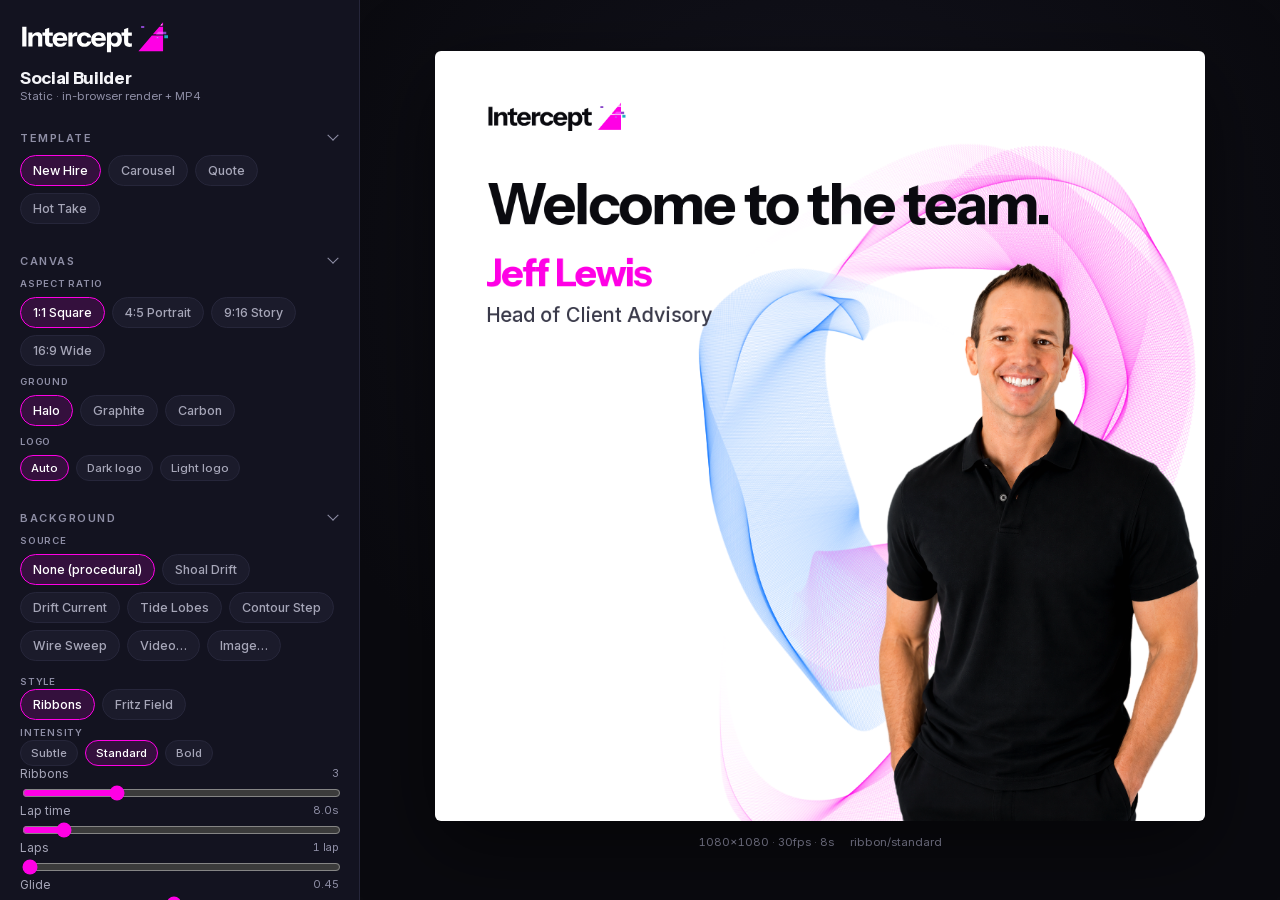
==== commit 74f6ef19: "feat: simplify style picker to Ribbons/Fritz Field; fix ribbon length, width, winding Ports intercep" ====
--- a/index.html
+++ b/index.html
@@ -89,48 +89,6 @@
           <div id="style-picker" class="chips"></div>
           <span class="field-label">Intensity</span>
           <div id="preset-picker" class="chips subtle"></div>
-          <div id="fritzoid-controls" class="hidden">
-            <div class="slider-row wide">
-              <label for="fz-marks">Marks</label>
-              <input type="range" id="fz-marks" min="1" max="4" step="1" value="1">
-              <output id="fz-marks-val" class="mono">1</output>
-            </div>
-            <div class="slider-row wide">
-              <label for="fz-size">Mark size</label>
-              <input type="range" id="fz-size" min="0.2" max="1.2" step="0.02" value="0.62">
-              <output id="fz-size-val" class="mono">0.62</output>
-            </div>
-            <div class="slider-row wide">
-              <label for="fz-slices">Slices</label>
-              <input type="range" id="fz-slices" min="0" max="3" step="1" value="0">
-              <output id="fz-slices-val" class="mono">auto</output>
-            </div>
-            <div class="slider-row wide">
-              <label for="fz-steps">Reconfigures / loop</label>
-              <input type="range" id="fz-steps" min="2" max="8" step="1" value="3">
-              <output id="fz-steps-val" class="mono">3</output>
-            </div>
-            <div class="slider-row wide">
-              <label for="fz-chip">Chips</label>
-              <input type="range" id="fz-chip" min="0" max="1" step="0.05" value="0.6">
-              <output id="fz-chip-val" class="mono">0.60</output>
-            </div>
-            <div class="slider-row wide">
-              <label for="fz-ink">Weight</label>
-              <input type="range" id="fz-ink" min="0.02" max="1" step="0.02" value="0.16">
-              <output id="fz-ink-val" class="mono">0.16</output>
-            </div>
-            <span class="field-label">Colour</span>
-            <div id="fz-palette-picker" class="chips subtle"></div>
-            <span class="field-label">Fill</span>
-            <div id="fz-fill-picker" class="chips subtle"></div>
-            <div id="fz-pattern-controls" class="hidden">
-              <span class="field-label">Pattern on</span>
-              <div id="fz-target-picker" class="chips subtle"></div>
-              <span class="field-label">Pattern</span>
-              <div id="fz-pattern-picker" class="chips subtle"></div>
-            </div>
-          </div>
 
           <div id="ribbon-controls" class="hidden">
             <div class="slider-row wide">
@@ -139,16 +97,6 @@
               <output id="rb-count-val" class="mono">3</output>
             </div>
             <div class="slider-row wide">
-              <label for="rb-body">Length</label>
-              <input type="range" id="rb-body" min="0.08" max="0.70" step="0.02" value="0.34">
-              <output id="rb-body-val" class="mono">0.34</output>
-            </div>
-            <div class="slider-row wide">
-              <label for="rb-width">Width</label>
-              <input type="range" id="rb-width" min="20" max="200" step="4" value="96">
-              <output id="rb-width-val" class="mono">96px</output>
-            </div>
-            <div class="slider-row wide">
               <label for="rb-laptime">Lap time</label>
               <input type="range" id="rb-laptime" min="4" max="40" step="0.5" value="8">
               <output id="rb-laptime-val" class="mono">8.0s</output>
@@ -182,11 +130,6 @@
               <label for="rb-tilt">Rotation in space</label>
               <input type="range" id="rb-tilt" min="0" max="1" step="0.05" value="0.7">
               <output id="rb-tilt-val" class="mono">0.70</output>
-            </div>
-            <div class="slider-row wide">
-              <label for="rb-wind">Winding</label>
-              <input type="range" id="rb-wind" min="0" max="1" step="0.05" value="0.6">
-              <output id="rb-wind-val" class="mono">0.60</output>
             </div>
             <span class="field-label">Cluster position</span>
             <div id="rb-place-picker" class="chips subtle"></div>
